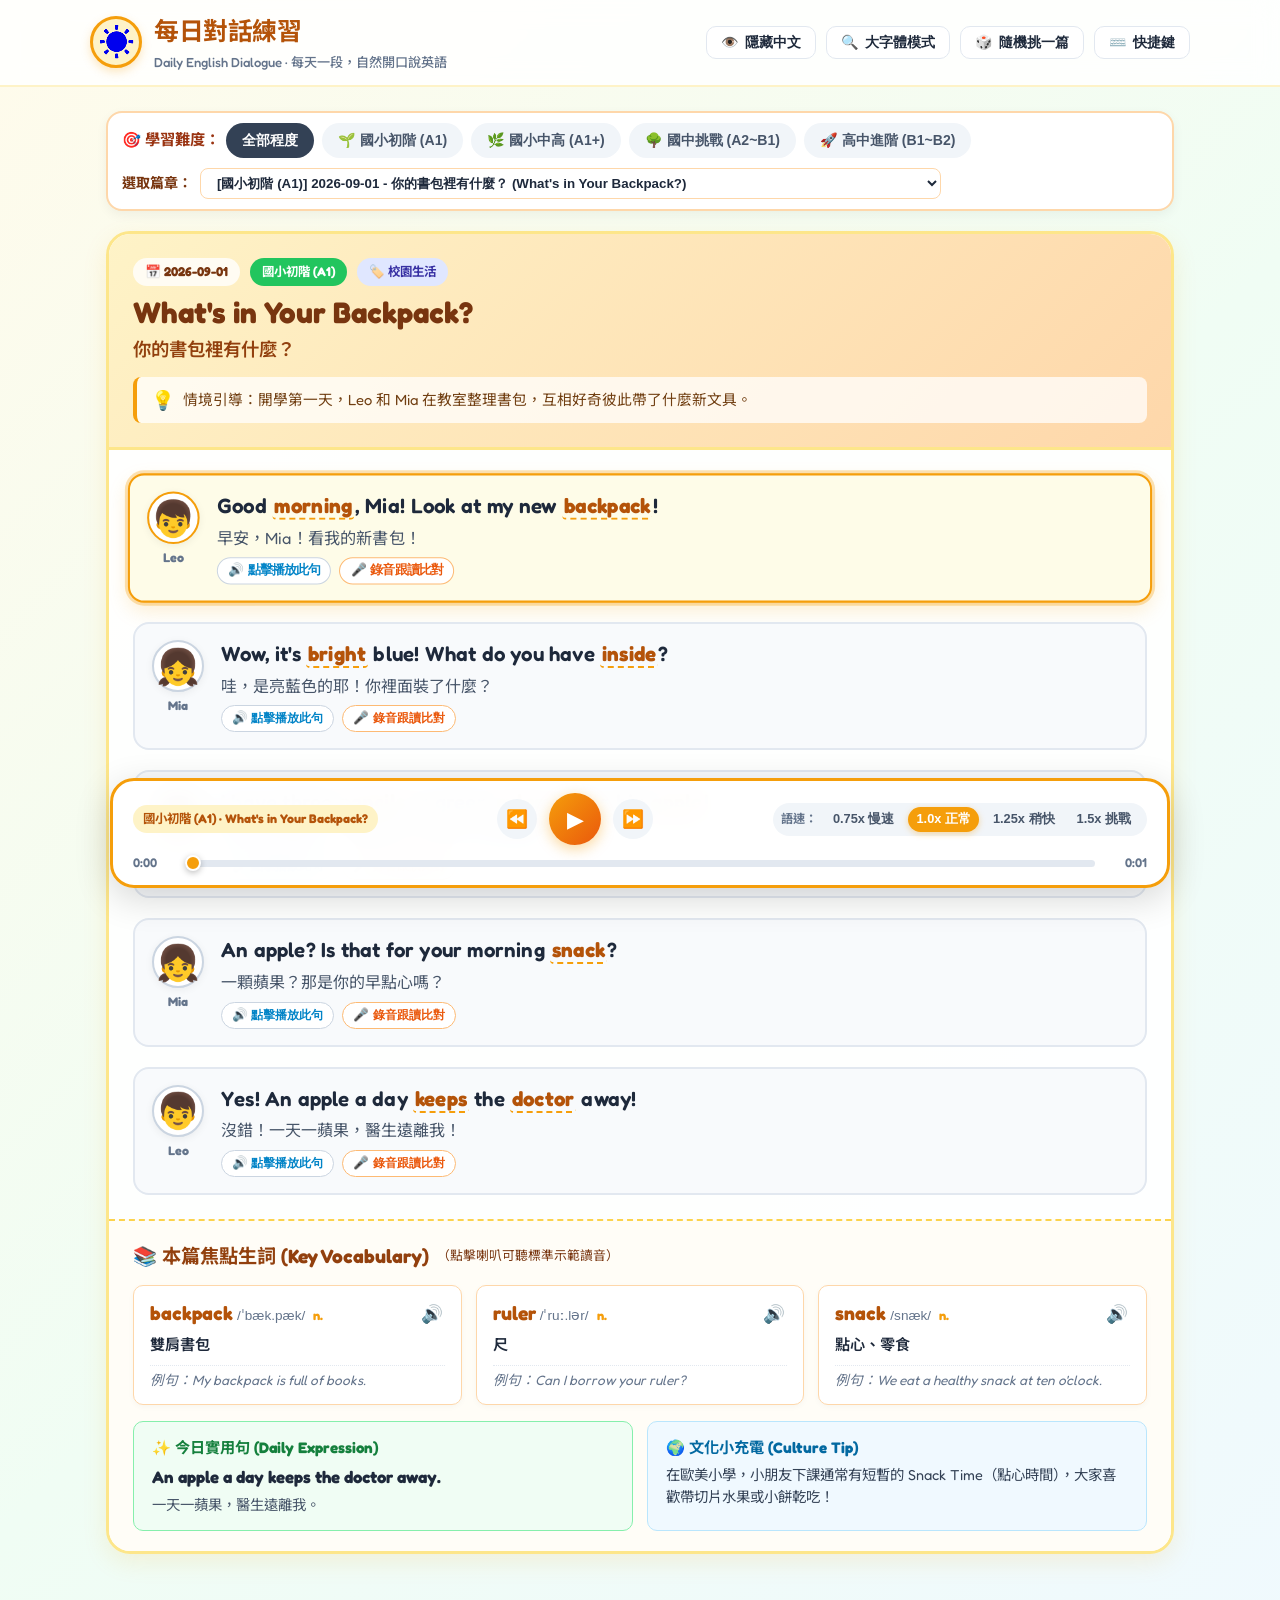
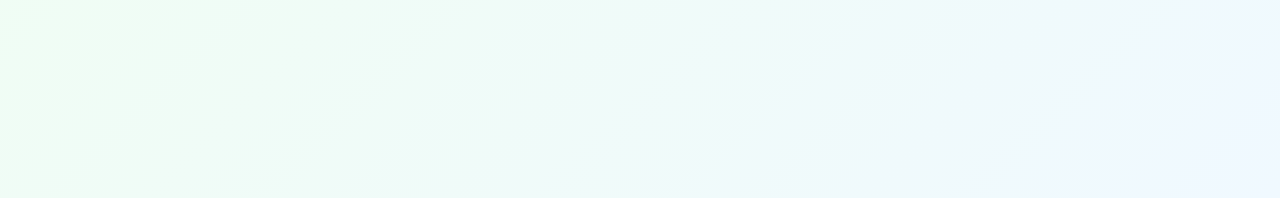
==== index.html @ 1548c505 "feat: 每日對話練習平台正式發佈版 (支援變速播放、分級生活對話與錄音對比)" ====
<!DOCTYPE html>
<html lang="zh-Hant-TW">
<head>
  <meta charset="UTF-8">
  <meta name="viewport" content="width=device-width, initial-scale=1.0">
  <title>每日對話練習 - Daily English Dialogue | 校園英語聽說練習平台</title>
  <meta name="description" content="專為國小、國中至高中學生設計的每日生活化英語對話練習平台，具備變速朗讀、單句跟讀與錄音自我對照功能。">
  <link rel="stylesheet" href="css/style.css">
  <link rel="icon" href="data:image/svg+xml,<svg xmlns=%22http://www.w3.org/2000/svg%22 viewBox=%220 0 100 100%22><text y=%22.9em%22 font-size=%2290%22>🌟</text></svg>">
</head>
<body>

  <!-- 頂部品牌與工具導覽列 -->
  <header class="site-header">
    <div class="header-container">
      <a href="#" class="brand-logo">
        <div class="logo-badge">☀️</div>
        <div class="brand-title">
          <h1>每日對話練習</h1>
          <p>Daily English Dialogue · 每天一段，自然開口說英語</p>
        </div>
      </a>

      <!-- 快速學習輔助工具 -->
      <div class="header-tools">
        <button id="toggle-zh-btn" class="tool-btn" title="切換中英對照或純英文聽力模式 (快捷鍵: H)">
          👁️ <span>隱藏中文</span>
        </button>
        <button id="toggle-font-btn" class="tool-btn" title="切換適合電子白板與教室投影的大字體模式">
          🔍 <span>大字體模式</span>
        </button>
        <button id="random-btn" class="tool-btn" title="隨機抽一篇生活對話">
          🎲 <span>隨機挑一篇</span>
        </button>
        <button id="shortcuts-help-btn" class="tool-btn" title="查看教室/自學鍵盤快捷鍵" onclick="document.getElementById('shortcuts-modal').classList.toggle('hidden')">
          ⌨️ <span>快捷鍵</span>
        </button>
      </div>
    </div>
  </header>

  <!-- 主內容區 -->
  <main class="main-wrapper">

    <!-- 程度切換與文章快速選單 -->
    <div class="level-bar">
      <div class="level-bar-label">
        <span>🎯 學習難度：</span>
        <div class="level-pills">
          <button class="level-pill active" data-level="all">全部程度</button>
          <button class="level-pill" data-level="elementary_basic">🌱 國小初階 (A1)</button>
          <button class="level-pill" data-level="elementary_adv">🌿 國小中高 (A1+)</button>
          <button class="level-pill" data-level="junior">🌳 國中挑戰 (A2~B1)</button>
          <button class="level-pill" data-level="senior">🚀 高中進階 (B1~B2)</button>
        </div>
      </div>

      <div style="display: flex; align-items: center; gap: 8px;">
        <label for="dialogue-select-dropdown" style="font-size: 0.88rem; font-weight: 700; color: #78350f;">選取篇章：</label>
        <select id="dialogue-select-dropdown" style="padding: 6px 12px; border-radius: 8px; border: 1.5px solid #fed7aa; background: #fff; font-weight: 600; color: #1e293b; outline: none; cursor: pointer;">
          <!-- JS 動態生成選項 -->
        </select>
      </div>
    </div>

    <!-- 對話主卡片 -->
    <article class="dialogue-main-card">

      <!-- 對話頂部英雄看板 -->
      <section class="dialogue-hero">
        <div class="topic-meta">
          <span id="dialogue-date-badge" class="badge-date">📅 2026-09-01</span>
          <span id="dialogue-level-badge" class="badge-tag">國小初階</span>
          <span id="dialogue-category-badge" class="badge-tag" style="background: #e0e7ff; color: #3730a3;">校園生活</span>
        </div>
        <h2 id="topic-title-en" class="topic-title-en">What's in Your Backpack?</h2>
        <h3 id="topic-title-zh" class="topic-title-zh">你的書包裡有什麼？</h3>
        <div class="situation-box">
          <span style="font-size: 1.2rem;">💡</span>
          <span id="situation-text">開學第一天，Leo 和 Mia 在教室整理書包，互相好奇彼此帶了什麼新文具。</span>
        </div>
      </section>

      <!-- 角色對話氣泡區 -->
      <section class="dialogue-container" id="dialogue-bubbles-container">
        <!-- JS 動態載入對話氣泡 -->
      </section>

      <!-- 單字卡片區 (Vocabulary Section) -->
      <section class="extra-section" id="vocab-section">
        <h4 class="section-title">
          <span>📚 本篇焦點生詞 (Key Vocabulary)</span>
          <span style="font-size: 0.8rem; font-weight: normal; color: #78350f;">（點擊喇叭可聽標準示範讀音）</span>
        </h4>
        <div class="vocab-grid" id="vocab-grid-container">
          <!-- JS 動態生成單字卡 -->
        </div>

        <!-- 今日金句與文化小撇步 -->
        <div class="tips-grid">
          <div class="tip-card phrase-card">
            <div style="font-weight: 700; color: #15803d; margin-bottom: 4px; font-size: 0.95rem;">
              ✨ 今日實用句 (Daily Expression)
            </div>
            <div id="phrase-en" style="font-size: 1.05rem; font-weight: 700; color: #1e293b;">An apple a day keeps the doctor away.</div>
            <div id="phrase-zh" style="font-size: 0.9rem; color: #475569; margin-top: 2px;">一天一蘋果，醫生遠離我。</div>
          </div>

          <div class="tip-card culture-card">
            <div style="font-weight: 700; color: #0369a1; margin-bottom: 4px; font-size: 0.95rem;">
              🌍 文化小充電 (Culture Tip)
            </div>
            <div id="culture-text" style="font-size: 0.9rem; color: #334155; line-height: 1.5;">
              在歐美學校，小朋友下課通常有短暫的 Snack Time（點心時間），大家喜歡帶切片蘋果、小餅乾或起司條到學校吃喔！
            </div>
          </div>
        </div>
      </section>

    </article>

  </main>

  <!-- 底部懸浮智慧雙語音訊播放器 -->
  <aside class="fixed-player-bar" aria-label="英語對話播放器">
    <div class="player-main-row">
      <!-- 正在播放資訊 -->
      <div class="player-left-info">
        <span class="current-playing-badge" id="player-dialogue-title">國小初階 · What's in Your Backpack?</span>
      </div>

      <!-- 控制按鈕群組 -->
      <div class="player-controls">
        <button id="rewind-btn" class="control-btn" title="倒退 5 秒" aria-label="倒退 5 秒">
          ⏪
        </button>
        <button id="main-play-btn" class="control-btn main-play" title="播放 / 暫停" aria-label="播放或暫停">
          <span id="play-icon">▶</span>
          <span id="pause-icon" class="hidden">⏸</span>
        </button>
        <button id="forward-btn" class="control-btn" title="快轉 5 秒" aria-label="快轉 5 秒">
          ⏩
        </button>
      </div>

      <!-- 語速切換核心控制 (Speed Switcher) -->
      <div class="speed-selector-group" title="選擇朗讀速度">
        <span class="speed-label">語速：</span>
        <button class="speed-btn" data-speed="0.75">0.75x 慢速</button>
        <button class="speed-btn active" data-speed="1.0">1.0x 正常</button>
        <button class="speed-btn" data-speed="1.25">1.25x 稍快</button>
        <button class="speed-btn" data-speed="1.5">1.5x 挑戰</button>
      </div>
    </div>

    <!-- 播放進度條 -->
    <div class="player-progress-row">
      <span class="time-text" id="current-time">0:00</span>
      <input type="range" id="audio-progress" class="progress-slider" min="0" max="100" value="0" step="0.1" aria-label="音訊進度條">
      <span class="time-text right" id="duration-time">0:00</span>
    </div>
  </aside>

  <!-- 學生自主錄音跟讀對比彈窗 (Modal) -->
  <div id="record-modal" class="modal-overlay hidden">
    <div class="modal-content">
      <div style="display: flex; justify-content: space-between; align-items: center; margin-bottom: 16px;">
        <h3 style="color: #b45309; font-size: 1.3rem;">🎙️ 說說看！跟讀發音挑戰</h3>
        <button id="close-record-modal" style="background: none; border: none; font-size: 1.4rem; cursor: pointer; color: #94a3b8;">✕</button>
      </div>

      <div style="background: #f8fafc; padding: 16px; border-radius: 12px; margin-bottom: 16px; border: 1.5px solid #e2e8f0; text-align: left;">
        <div id="modal-sentence-en" style="font-size: 1.25rem; font-weight: 700; color: #1e293b; margin-bottom: 6px;"></div>
        <div id="modal-sentence-zh" style="font-size: 0.95rem; color: #64748b;"></div>
      </div>

      <div style="display: flex; justify-content: center; gap: 12px; margin-bottom: 16px;">
        <button onclick="window.playModalOriginalSentence()" style="padding: 8px 16px; background: #0284c7; color: #fff; border: none; border-radius: 999px; font-weight: 700; cursor: pointer;">
          🔊 聽聽標準母語發音
        </button>
        <button id="record-action-btn" style="padding: 8px 16px; background: #10b981; color: #fff; border: none; border-radius: 999px; font-weight: 700; cursor: pointer;">
          🎙️ 開始錄音
        </button>
      </div>

      <p id="record-status-text" style="font-size: 0.9rem; color: #78350f; font-weight: 600; min-height: 24px;">
        準備好了嗎？點擊「開始錄音」並大聲跟讀！
      </p>

      <button id="play-user-recording-btn" class="hidden" style="margin-top: 12px; padding: 8px 18px; background: #f59e0b; color: #fff; border: none; border-radius: 999px; font-weight: 700; cursor: pointer;">
        🎧 播放我剛錄的聲音
      </button>
    </div>
  </div>

  <!-- 課堂與自主學習快捷鍵說明彈窗 (Shortcuts Modal) -->
  <div id="shortcuts-modal" class="modal-overlay hidden" onclick="if(event.target === this) this.classList.add('hidden')">
    <div class="modal-content" style="text-align: left; max-width: 440px;">
      <div style="display: flex; justify-content: space-between; align-items: center; margin-bottom: 14px;">
        <h3 style="color: #b45309; font-size: 1.25rem;">⌨️ 鍵盤操作快捷鍵指南</h3>
        <button onclick="document.getElementById('shortcuts-modal').classList.add('hidden')" style="background: none; border: none; font-size: 1.4rem; cursor: pointer; color: #94a3b8;">✕</button>
      </div>
      <p style="font-size: 0.88rem; color: #64748b; margin-bottom: 12px;">專為教室電子白板教學與桌機自學設計，動動手指即可流暢操控：</p>
      <ul style="list-style: none; display: flex; flex-direction: column; gap: 8px; font-size: 0.92rem; color: #1e293b;">
        <li style="display: flex; justify-content: space-between; padding: 6px 10px; background: #f8fafc; border-radius: 6px;">
          <span><kbd style="background: #e2e8f0; padding: 2px 6px; border-radius: 4px; font-family: monospace;">空白鍵 Space</kbd></span>
          <strong>播放 / 暫停</strong>
        </li>
        <li style="display: flex; justify-content: space-between; padding: 6px 10px; background: #f8fafc; border-radius: 6px;">
          <span><kbd style="background: #e2e8f0; padding: 2px 6px; border-radius: 4px; font-family: monospace;">←</kbd> / <kbd style="background: #e2e8f0; padding: 2px 6px; border-radius: 4px; font-family: monospace;">→</kbd></span>
          <strong>倒退 5 秒 / 快進 5 秒</strong>
        </li>
        <li style="display: flex; justify-content: space-between; padding: 6px 10px; background: #f8fafc; border-radius: 6px;">
          <span><kbd style="background: #e2e8f0; padding: 2px 6px; border-radius: 4px; font-family: monospace;">1</kbd> ~ <kbd style="background: #e2e8f0; padding: 2px 6px; border-radius: 4px; font-family: monospace;">4</kbd></span>
          <strong>切換語速 (0.75x ~ 1.5x)</strong>
        </li>
        <li style="display: flex; justify-content: space-between; padding: 6px 10px; background: #f8fafc; border-radius: 6px;">
          <span><kbd style="background: #e2e8f0; padding: 2px 6px; border-radius: 4px; font-family: monospace;">H</kbd></span>
          <strong>切換隱藏中文 (英聽挑戰)</strong>
        </li>
      </ul>
      <div style="text-align: center; margin-top: 16px;">
        <button onclick="document.getElementById('shortcuts-modal').classList.add('hidden')" style="padding: 6px 20px; background: #f59e0b; color: #fff; border: none; border-radius: 999px; font-weight: 700; cursor: pointer;">
          我知道了
        </button>
      </div>
    </div>
  </div>

  <!-- 載入核心腳本 -->
  <script src="js/data.js"></script>
  <script src="js/player.js"></script>
  <script src="js/app.js"></script>
</body>
</html>
---- css/style.css ----
/* 每日對話練習 - 活潑童趣且親切的主題樣式表 */
@import url('https://fonts.googleapis.com/css2?family=Fredoka:wght@400;500;600;700&family=Noto+Sans+TC:wght@400;500;700;900&display=swap');

:root {
  --primary: #f59e0b;        /* 陽光暖黃 */
  --primary-hover: #d97706;
  --primary-light: #fef3c7;
  --secondary: #10b981;      /* 活潑薄荷綠 */
  --secondary-light: #d1fae5;
  --accent-blue: #0ea5e9;    /* 晴空藍 */
  --accent-pink: #f43f5e;    /* 活力粉 */
  --accent-purple: #8b5cf6;  /* 奇幻紫 */
  --bg-gradient: linear-gradient(135deg, #fffbeb 0%, #f0fdf4 50%, #f0f9ff 100%);
  --card-bg: rgba(255, 255, 255, 0.94);
  --text-main: #1e293b;
  --text-muted: #64748b;
  --bubble-left-bg: #f8fafc;
  --bubble-right-bg: #eff6ff;
  --radius-lg: 24px;
  --radius-md: 16px;
  --radius-sm: 10px;
  --shadow-sm: 0 4px 12px rgba(0, 0, 0, 0.05);
  --shadow-md: 0 8px 24px rgba(245, 158, 11, 0.12);
  --shadow-hover: 0 12px 32px rgba(245, 158, 11, 0.22);
}

* {
  box-sizing: border-box;
  margin: 0;
  padding: 0;
  -webkit-tap-highlight-color: transparent;
}

body {
  font-family: 'Fredoka', 'Noto Sans TC', -apple-system, BlinkMacSystemFont, "Segoe UI", Roboto, sans-serif;
  background: var(--bg-gradient);
  color: var(--text-main);
  min-height: 100vh;
  padding-bottom: 220px; /* 預留底部播放器充足安全高度，避免任何內容被遮擋 */
  line-height: 1.6;
}

/* 頂部導覽列 */
.site-header {
  background: rgba(255, 255, 255, 0.85);
  backdrop-filter: blur(12px);
  border-bottom: 2px solid #fef3c7;
  position: sticky;
  top: 0;
  z-index: 50;
  padding: 12px 20px;
}

.header-container {
  max-width: 1100px;
  margin: 0 auto;
  display: flex;
  justify-content: space-between;
  align-items: center;
  flex-wrap: wrap;
  gap: 12px;
}

.brand-logo {
  display: flex;
  align-items: center;
  gap: 12px;
  text-decoration: none;
}

.logo-badge {
  font-size: 2.2rem;
  background: var(--primary-light);
  width: 52px;
  height: 52px;
  display: flex;
  align-items: center;
  justify-content: center;
  border-radius: 50%;
  border: 3px solid var(--primary);
  box-shadow: 0 4px 10px rgba(245, 158, 11, 0.25);
  animation: bounceSlow 3s infinite ease-in-out;
}

@keyframes bounceSlow {
  0%, 100% { transform: translateY(0); }
  50% { transform: translateY(-4px); }
}

.brand-title h1 {
  font-size: 1.55rem;
  font-weight: 700;
  color: #b45309;
  letter-spacing: -0.5px;
}

.brand-title p {
  font-size: 0.82rem;
  color: var(--text-muted);
  font-weight: 500;
}

.header-tools {
  display: flex;
  align-items: center;
  gap: 10px;
}

.tool-btn {
  background: #fff;
  border: 1.5px solid #e2e8f0;
  border-radius: var(--radius-sm);
  padding: 6px 14px;
  font-size: 0.88rem;
  font-weight: 600;
  cursor: pointer;
  display: flex;
  align-items: center;
  gap: 6px;
  transition: all 0.2s ease;
  color: var(--text-main);
}

.tool-btn:hover {
  background: var(--primary-light);
  border-color: var(--primary);
  transform: translateY(-1px);
}

.tool-btn.active {
  background: var(--primary);
  color: #fff;
  border-color: var(--primary);
}

/* 主內容區容器 */
.main-wrapper {
  max-width: 1100px;
  margin: 24px auto;
  padding: 0 16px;
}

/* 程度分類選擇器 */
.level-bar {
  background: #ffffff;
  border-radius: var(--radius-md);
  padding: 10px 14px;
  box-shadow: var(--shadow-sm);
  border: 2px solid #fed7aa;
  display: flex;
  align-items: center;
  justify-content: space-between;
  margin-bottom: 20px;
  flex-wrap: wrap;
  gap: 10px;
}

.level-bar-label {
  font-weight: 700;
  color: #9a3412;
  font-size: 0.95rem;
  display: flex;
  align-items: center;
  gap: 6px;
}

.level-pills {
  display: flex;
  gap: 8px;
  flex-wrap: wrap;
}

.level-pill {
  border: none;
  background: #f1f5f9;
  padding: 8px 16px;
  border-radius: 9999px;
  font-size: 0.88rem;
  font-weight: 700;
  color: #475569;
  cursor: pointer;
  transition: all 0.2s ease;
  display: flex;
  align-items: center;
  gap: 6px;
}

.level-pill:hover {
  transform: scale(1.04);
}

.level-pill.active[data-level="all"] {
  background: #334155;
  color: #fff;
}

.level-pill.active[data-level="elementary_basic"] {
  background: #22c55e;
  color: #fff;
  box-shadow: 0 4px 12px rgba(34, 197, 94, 0.35);
}

.level-pill.active[data-level="elementary_adv"] {
  background: #0284c7;
  color: #fff;
  box-shadow: 0 4px 12px rgba(2, 132, 199, 0.35);
}

.level-pill.active[data-level="junior"] {
  background: #d97706;
  color: #fff;
  box-shadow: 0 4px 12px rgba(217, 119, 6, 0.35);
}

.level-pill.active[data-level="senior"] {
  background: #e11d48;
  color: #fff;
  box-shadow: 0 4px 12px rgba(225, 29, 72, 0.35);
}

/* 主卡片主體 */
.dialogue-main-card {
  background: var(--card-bg);
  border-radius: var(--radius-lg);
  box-shadow: var(--shadow-md);
  border: 3px solid #fde68a;
  overflow: hidden;
  position: relative;
}

/* 對話頂部看板 */
.dialogue-hero {
  background: linear-gradient(135deg, #fef3c7 0%, #fed7aa 100%);
  padding: 24px;
  border-bottom: 3px solid #fde68a;
  position: relative;
}

.topic-meta {
  display: flex;
  align-items: center;
  gap: 10px;
  flex-wrap: wrap;
  margin-bottom: 8px;
}

.badge-tag {
  display: inline-block;
  padding: 4px 12px;
  border-radius: 999px;
  font-size: 0.78rem;
  font-weight: 700;
  text-transform: uppercase;
}

.badge-date {
  background: rgba(255, 255, 255, 0.8);
  color: #78350f;
  font-weight: 700;
  padding: 4px 12px;
  border-radius: 999px;
  font-size: 0.8rem;
}

.topic-title-en {
  font-size: 1.85rem;
  font-weight: 700;
  color: #78350f;
  margin-bottom: 4px;
  line-height: 1.25;
}

.topic-title-zh {
  font-size: 1.15rem;
  font-weight: 600;
  color: #92400e;
  margin-bottom: 12px;
}

.situation-box {
  background: rgba(255, 255, 255, 0.75);
  border-left: 4px solid var(--primary);
  border-radius: 8px;
  padding: 8px 14px;
  font-size: 0.92rem;
  color: #713f12;
  display: flex;
  align-items: center;
  gap: 8px;
}

/* 對話區域 */
.dialogue-container {
  padding: 24px;
  display: flex;
  flex-direction: column;
  gap: 20px;
}

/* 句子氣泡卡片 */
.sentence-bubble {
  display: flex;
  gap: 16px;
  align-items: flex-start;
  padding: 16px;
  border-radius: var(--radius-md);
  background: var(--bubble-left-bg);
  border: 2px solid #e2e8f0;
  transition: all 0.25s cubic-bezier(0.4, 0, 0.2, 1);
  cursor: pointer;
  position: relative;
  scroll-margin-top: 110px;    /* 避開頂部導覽列 */
  scroll-margin-bottom: 200px; /* 避開底部懸浮播放器 */
}

.sentence-bubble:hover {
  border-color: #f59e0b;
  transform: translateY(-2px);
  box-shadow: 0 6px 18px rgba(245, 158, 11, 0.12);
}

.sentence-bubble.active-reading {
  background: #fefce8;
  border-color: #f59e0b;
  box-shadow: 0 0 0 3px rgba(245, 158, 11, 0.3), 0 8px 20px rgba(245, 158, 11, 0.18);
  transform: scale(1.01);
}

.speaker-avatar-wrap {
  display: flex;
  flex-direction: column;
  align-items: center;
  gap: 4px;
  min-width: 54px;
}

.speaker-avatar {
  font-size: 2.2rem;
  width: 52px;
  height: 52px;
  background: #fff;
  border-radius: 50%;
  border: 2px solid #cbd5e1;
  display: flex;
  align-items: center;
  justify-content: center;
  box-shadow: 0 2px 8px rgba(0,0,0,0.06);
}

.sentence-bubble.active-reading .speaker-avatar {
  border-color: #f59e0b;
  animation: pulseAvatar 1.5s infinite;
}

@keyframes pulseAvatar {
  0% { box-shadow: 0 0 0 0 rgba(245, 158, 11, 0.4); }
  70% { box-shadow: 0 0 0 10px rgba(245, 158, 11, 0); }
  100% { box-shadow: 0 0 0 0 rgba(245, 158, 11, 0); }
}

.speaker-name {
  font-size: 0.78rem;
  font-weight: 700;
  color: #64748b;
}

.sentence-content {
  flex: 1;
}

.sentence-en {
  font-size: 1.28rem;
  font-weight: 600;
  color: #1e293b;
  margin-bottom: 6px;
  line-height: 1.4;
  letter-spacing: 0.2px;
}

.sentence-zh {
  font-size: 1rem;
  color: #475569;
  line-height: 1.4;
  transition: opacity 0.2s ease;
}

.sentence-actions {
  display: flex;
  align-items: center;
  gap: 8px;
  margin-top: 8px;
}

.btn-speak-sentence {
  background: #fff;
  border: 1px solid #cbd5e1;
  border-radius: 20px;
  padding: 4px 10px;
  font-size: 0.78rem;
  font-weight: 600;
  color: #0284c7;
  cursor: pointer;
  display: inline-flex;
  align-items: center;
  gap: 4px;
  transition: all 0.15s ease;
}

.btn-speak-sentence:hover {
  background: #e0f2fe;
  border-color: #0284c7;
}

/* 高中/大字體模式 */
body.large-font .sentence-en {
  font-size: 1.6rem;
}
body.large-font .sentence-zh {
  font-size: 1.25rem;
}

/* 生詞關鍵字點擊與懸停效果 */
.inline-keyword {
  border-bottom: 2.5px dashed #f59e0b;
  color: #b45309;
  font-weight: 700;
  cursor: pointer;
  padding: 0 2px;
  border-radius: 4px;
  transition: all 0.2s ease;
}

.inline-keyword:hover {
  background: #fef3c7;
  color: #d97706;
  border-bottom-style: solid;
}

/* 偷看中文按鈕控制 */
.btn-peek-zh {
  display: none;
  color: #059669 !important;
  border-color: #a7f3d0 !important;
  background: #ecfdf5 !important;
}

body.hide-zh .btn-peek-zh {
  display: inline-flex;
}

/* 隱藏中/英文模式控制與單句翻牌查看 */
body.hide-zh .sentence-zh {
  display: none;
}

body.hide-zh .sentence-zh.force-show {
  display: block !important;
  color: #059669;
  background: #f0fdf4;
  padding: 4px 8px;
  border-radius: 6px;
  margin-top: 4px;
  animation: fadeInZh 0.25s ease-out;
  border-left: 3px solid #10b981;
}

@keyframes fadeInZh {
  from { opacity: 0; transform: translateY(-4px); }
  to { opacity: 1; transform: translateY(0); }
}

body.hide-en .sentence-en {
  display: none;
}

/* 單字卡片區 (Vocabulary Section) */
.extra-section {
  padding: 20px 24px;
  border-top: 2px dashed #fcd34d;
  background: #fffdf7;
}

.section-title {
  font-size: 1.2rem;
  font-weight: 700;
  color: #92400e;
  margin-bottom: 14px;
  display: flex;
  align-items: center;
  gap: 8px;
}

.vocab-grid {
  display: grid;
  grid-template-columns: repeat(auto-fill, minmax(280px, 1fr));
  gap: 14px;
}

.vocab-card {
  background: #ffffff;
  border: 1.5px solid #fed7aa;
  border-radius: var(--radius-sm);
  padding: 12px 16px;
  box-shadow: 0 2px 6px rgba(0,0,0,0.03);
  display: flex;
  flex-direction: column;
  gap: 4px;
  transition: transform 0.2s;
}

.vocab-card:hover {
  transform: translateY(-2px);
  border-color: #f59e0b;
}

.vocab-header {
  display: flex;
  align-items: baseline;
  justify-content: space-between;
}

.vocab-word {
  font-size: 1.2rem;
  font-weight: 700;
  color: #b45309;
}

.vocab-phonetic {
  font-size: 0.85rem;
  color: #64748b;
  font-family: Arial, sans-serif;
}

.vocab-speaker-btn {
  background: none;
  border: none;
  font-size: 1.1rem;
  cursor: pointer;
  color: #f59e0b;
  padding: 2px;
}

.vocab-meaning {
  font-size: 0.95rem;
  font-weight: 600;
  color: #1e293b;
}

.vocab-example {
  font-size: 0.85rem;
  color: #64748b;
  font-style: italic;
  margin-top: 4px;
  border-top: 1px dotted #e2e8f0;
  padding-top: 4px;
}

/* 今日金句與文化小撇步 */
.tips-grid {
  display: grid;
  grid-template-columns: repeat(auto-fit, minmax(300px, 1fr));
  gap: 14px;
  margin-top: 16px;
}

.tip-card {
  background: #ffffff;
  border-radius: var(--radius-sm);
  padding: 14px 18px;
  border: 1.5px solid #cbd5e1;
}

.tip-card.phrase-card {
  border-color: #86efac;
  background: #f0fdf4;
}

.tip-card.culture-card {
  border-color: #bae6fd;
  background: #f0f9ff;
}

/* 底部浮動播放器 (Sticky Audio Player) */
.fixed-player-bar {
  position: fixed;
  bottom: 12px;
  left: 50%;
  transform: translateX(-50%);
  width: calc(100% - 24px);
  max-width: 1060px;
  background: rgba(255, 255, 255, 0.96);
  backdrop-filter: blur(16px);
  border-radius: var(--radius-lg);
  border: 3px solid #f59e0b;
  box-shadow: 0 10px 36px rgba(0, 0, 0, 0.16);
  padding: 12px 20px;
  z-index: 100;
  display: flex;
  flex-direction: column;
  gap: 8px;
}

.player-main-row {
  display: flex;
  align-items: center;
  justify-content: space-between;
  gap: 16px;
  flex-wrap: wrap;
}

.player-left-info {
  display: flex;
  align-items: center;
  gap: 12px;
  min-width: 180px;
}

.current-playing-badge {
  background: var(--primary-light);
  color: #b45309;
  padding: 4px 10px;
  border-radius: 999px;
  font-size: 0.78rem;
  font-weight: 700;
  white-space: nowrap;
}

/* 播放核心按鈕群 */
.player-controls {
  display: flex;
  align-items: center;
  gap: 12px;
}

.control-btn {
  background: #f1f5f9;
  border: none;
  width: 40px;
  height: 40px;
  border-radius: 50%;
  font-size: 1.1rem;
  cursor: pointer;
  display: flex;
  align-items: center;
  justify-content: center;
  color: #334155;
  transition: all 0.2s ease;
}

.control-btn:hover {
  background: #e2e8f0;
  transform: scale(1.08);
}

.control-btn.main-play {
  background: linear-gradient(135deg, #f59e0b 0%, #ea580c 100%);
  color: #fff;
  width: 52px;
  height: 52px;
  font-size: 1.4rem;
  box-shadow: 0 4px 14px rgba(245, 158, 11, 0.4);
}

.control-btn.main-play:hover {
  transform: scale(1.12);
  box-shadow: 0 6px 18px rgba(245, 158, 11, 0.5);
}

.pulse-playing {
  animation: playPulse 2s infinite ease-in-out;
}

@keyframes playPulse {
  0%, 100% { transform: scale(1); }
  50% { transform: scale(1.08); }
}

/* 速度切換群組 (Speed Selector) */
.speed-selector-group {
  display: flex;
  align-items: center;
  gap: 6px;
  background: #f1f5f9;
  padding: 4px 8px;
  border-radius: 9999px;
}

.speed-label {
  font-size: 0.76rem;
  font-weight: 700;
  color: #64748b;
  margin-right: 2px;
}

.speed-btn {
  border: none;
  background: transparent;
  padding: 4px 8px;
  border-radius: 9999px;
  font-size: 0.8rem;
  font-weight: 700;
  color: #475569;
  cursor: pointer;
  transition: all 0.2s ease;
}

.speed-btn:hover {
  color: #f59e0b;
}

.speed-btn.active {
  background: #f59e0b;
  color: #ffffff;
  box-shadow: 0 2px 6px rgba(245, 158, 11, 0.35);
}

/* 音訊進度條 */
.player-progress-row {
  display: flex;
  align-items: center;
  gap: 12px;
  width: 100%;
}

.time-text {
  font-size: 0.78rem;
  font-weight: 600;
  color: #64748b;
  min-width: 40px;
}

.time-text.right {
  text-align: right;
}

.progress-slider {
  flex: 1;
  -webkit-appearance: none;
  height: 7px;
  border-radius: 999px;
  background: #e2e8f0;
  outline: none;
  cursor: pointer;
  transition: background 0.1s;
}

.progress-slider::-webkit-slider-thumb {
  -webkit-appearance: none;
  appearance: none;
  width: 16px;
  height: 16px;
  border-radius: 50%;
  background: #f59e0b;
  border: 2px solid #fff;
  box-shadow: 0 2px 6px rgba(0, 0, 0, 0.25);
  cursor: pointer;
}

/* 錄音對比專區 Modal */
.modal-overlay {
  position: fixed;
  top: 0;
  left: 0;
  right: 0;
  bottom: 0;
  background: rgba(15, 23, 42, 0.6);
  backdrop-filter: blur(6px);
  display: flex;
  align-items: center;
  justify-content: center;
  z-index: 1000;
  padding: 16px;
}

.modal-content {
  background: #fff;
  border-radius: var(--radius-lg);
  max-width: 500px;
  width: 100%;
  padding: 24px;
  border: 3px solid #f59e0b;
  box-shadow: 0 20px 40px rgba(0,0,0,0.2);
  text-align: center;
}

.hidden {
  display: none !important;
}

/* 響應式微調 */
@media (max-width: 768px) {
  .header-container {
    flex-direction: column;
    align-items: stretch;
  }
  .header-tools {
    justify-content: space-around;
  }
  .player-main-row {
    flex-direction: column;
    gap: 10px;
  }
  .player-left-info {
    width: 100%;
    justify-content: center;
  }
  .sentence-bubble {
    gap: 10px;
    padding: 12px;
  }
  .sentence-en {
    font-size: 1.1rem;
  }
  .topic-title-en {
    font-size: 1.4rem;
  }
}
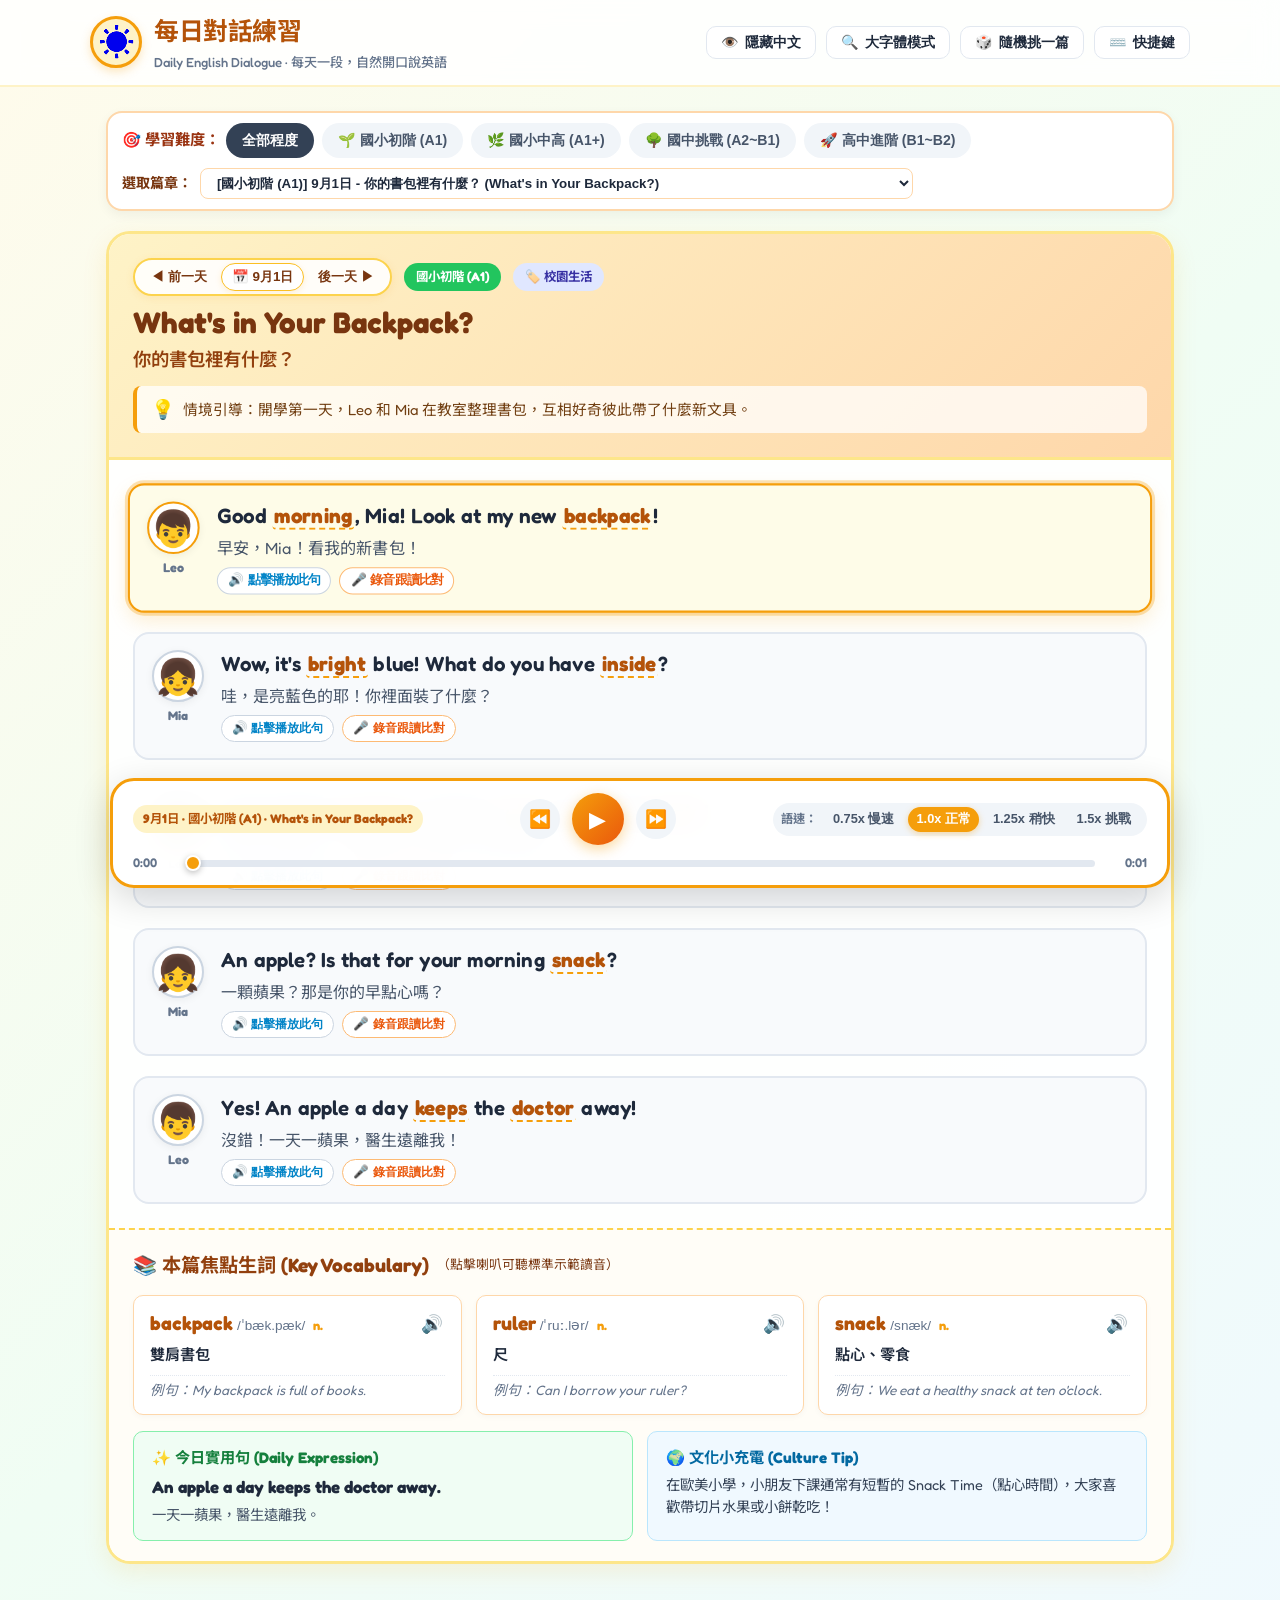
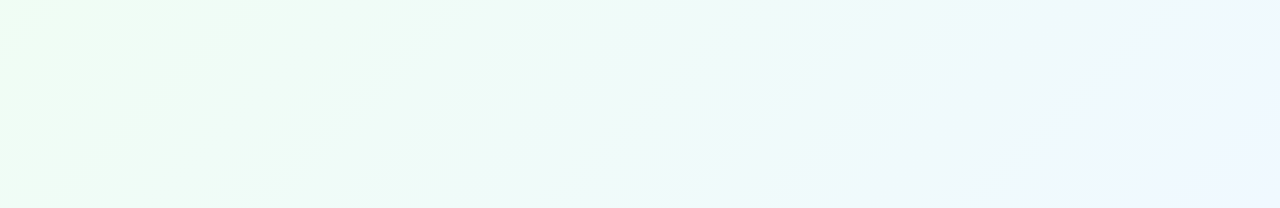
==== commit ed373e95: "feat: 移除年份改為月日(MM-DD)，支援自動定位今日對話與前/後一天365天閉環循環" ====
--- a/index.html
+++ b/index.html
@@ -69,7 +69,20 @@
       <!-- 對話頂部英雄看板 -->
       <section class="dialogue-hero">
         <div class="topic-meta">
-          <span id="dialogue-date-badge" class="badge-date">📅 2026-09-01</span>
+          <!-- 日期快速導覽群組 (前一天 / 今日 / 後一天) -->
+          <div class="date-nav-group">
+            <button id="prev-day-btn" class="nav-day-btn" title="切換至前一天的對話 (快捷鍵: [)">
+              ◀ 前一天
+            </button>
+            <button id="today-day-btn" class="nav-day-btn today-badge-btn" title="點擊回到今日對話">
+              <span id="dialogue-date-badge">📅 9月3日</span>
+              <span id="today-indicator" class="today-pill hidden">今日</span>
+            </button>
+            <button id="next-day-btn" class="nav-day-btn" title="切換至後一天的對話 (快捷鍵: ])">
+              後一天 ▶
+            </button>
+          </div>
+
           <span id="dialogue-level-badge" class="badge-tag">國小初階</span>
           <span id="dialogue-category-badge" class="badge-tag" style="background: #e0e7ff; color: #3730a3;">校園生活</span>
         </div>
@@ -215,6 +228,14 @@
           <strong>切換語速 (0.75x ~ 1.5x)</strong>
         </li>
         <li style="display: flex; justify-content: space-between; padding: 6px 10px; background: #f8fafc; border-radius: 6px;">
+          <span><kbd style="background: #e2e8f0; padding: 2px 6px; border-radius: 4px; font-family: monospace;">[</kbd> / <kbd style="background: #e2e8f0; padding: 2px 6px; border-radius: 4px; font-family: monospace;">]</kbd></span>
+          <strong>前一天 / 後一天</strong>
+        </li>
+        <li style="display: flex; justify-content: space-between; padding: 6px 10px; background: #f8fafc; border-radius: 6px;">
+          <span><kbd style="background: #e2e8f0; padding: 2px 6px; border-radius: 4px; font-family: monospace;">T</kbd></span>
+          <strong>回到今日對話</strong>
+        </li>
+        <li style="display: flex; justify-content: space-between; padding: 6px 10px; background: #f8fafc; border-radius: 6px;">
           <span><kbd style="background: #e2e8f0; padding: 2px 6px; border-radius: 4px; font-family: monospace;">H</kbd></span>
           <strong>切換隱藏中文 (英聽挑戰)</strong>
         </li>
--- a/css/style.css
+++ b/css/style.css
@@ -239,9 +239,64 @@
 .topic-meta {
   display: flex;
   align-items: center;
-  gap: 10px;
+  gap: 12px;
   flex-wrap: wrap;
   margin-bottom: 8px;
+}
+
+/* 日期導覽器 (前一天 / 今日 / 後一天) */
+.date-nav-group {
+  display: inline-flex;
+  align-items: center;
+  background: rgba(255, 255, 255, 0.9);
+  padding: 3px 6px;
+  border-radius: 999px;
+  border: 2px solid #fcd34d;
+  box-shadow: 0 2px 8px rgba(245, 158, 11, 0.12);
+  gap: 4px;
+}
+
+.nav-day-btn {
+  background: transparent;
+  border: none;
+  font-size: 0.84rem;
+  font-weight: 700;
+  color: #78350f;
+  padding: 4px 10px;
+  border-radius: 999px;
+  cursor: pointer;
+  display: inline-flex;
+  align-items: center;
+  gap: 6px;
+  transition: all 0.2s ease;
+}
+
+.nav-day-btn:hover {
+  background: #fef3c7;
+  color: #b45309;
+  transform: translateY(-1px);
+}
+
+.today-badge-btn {
+  background: #fff;
+  border: 1.5px solid #fbbf24;
+  box-shadow: 0 2px 6px rgba(245, 158, 11, 0.15);
+}
+
+.today-pill {
+  background: linear-gradient(135deg, #10b981 0%, #059669 100%);
+  color: #ffffff;
+  font-size: 0.72rem;
+  padding: 1px 7px;
+  border-radius: 999px;
+  font-weight: 800;
+  letter-spacing: 0.5px;
+  animation: pulseToday 2s infinite ease-in-out;
+}
+
+@keyframes pulseToday {
+  0%, 100% { opacity: 1; transform: scale(1); }
+  50% { opacity: 0.85; transform: scale(1.05); }
 }
 
 .badge-tag {
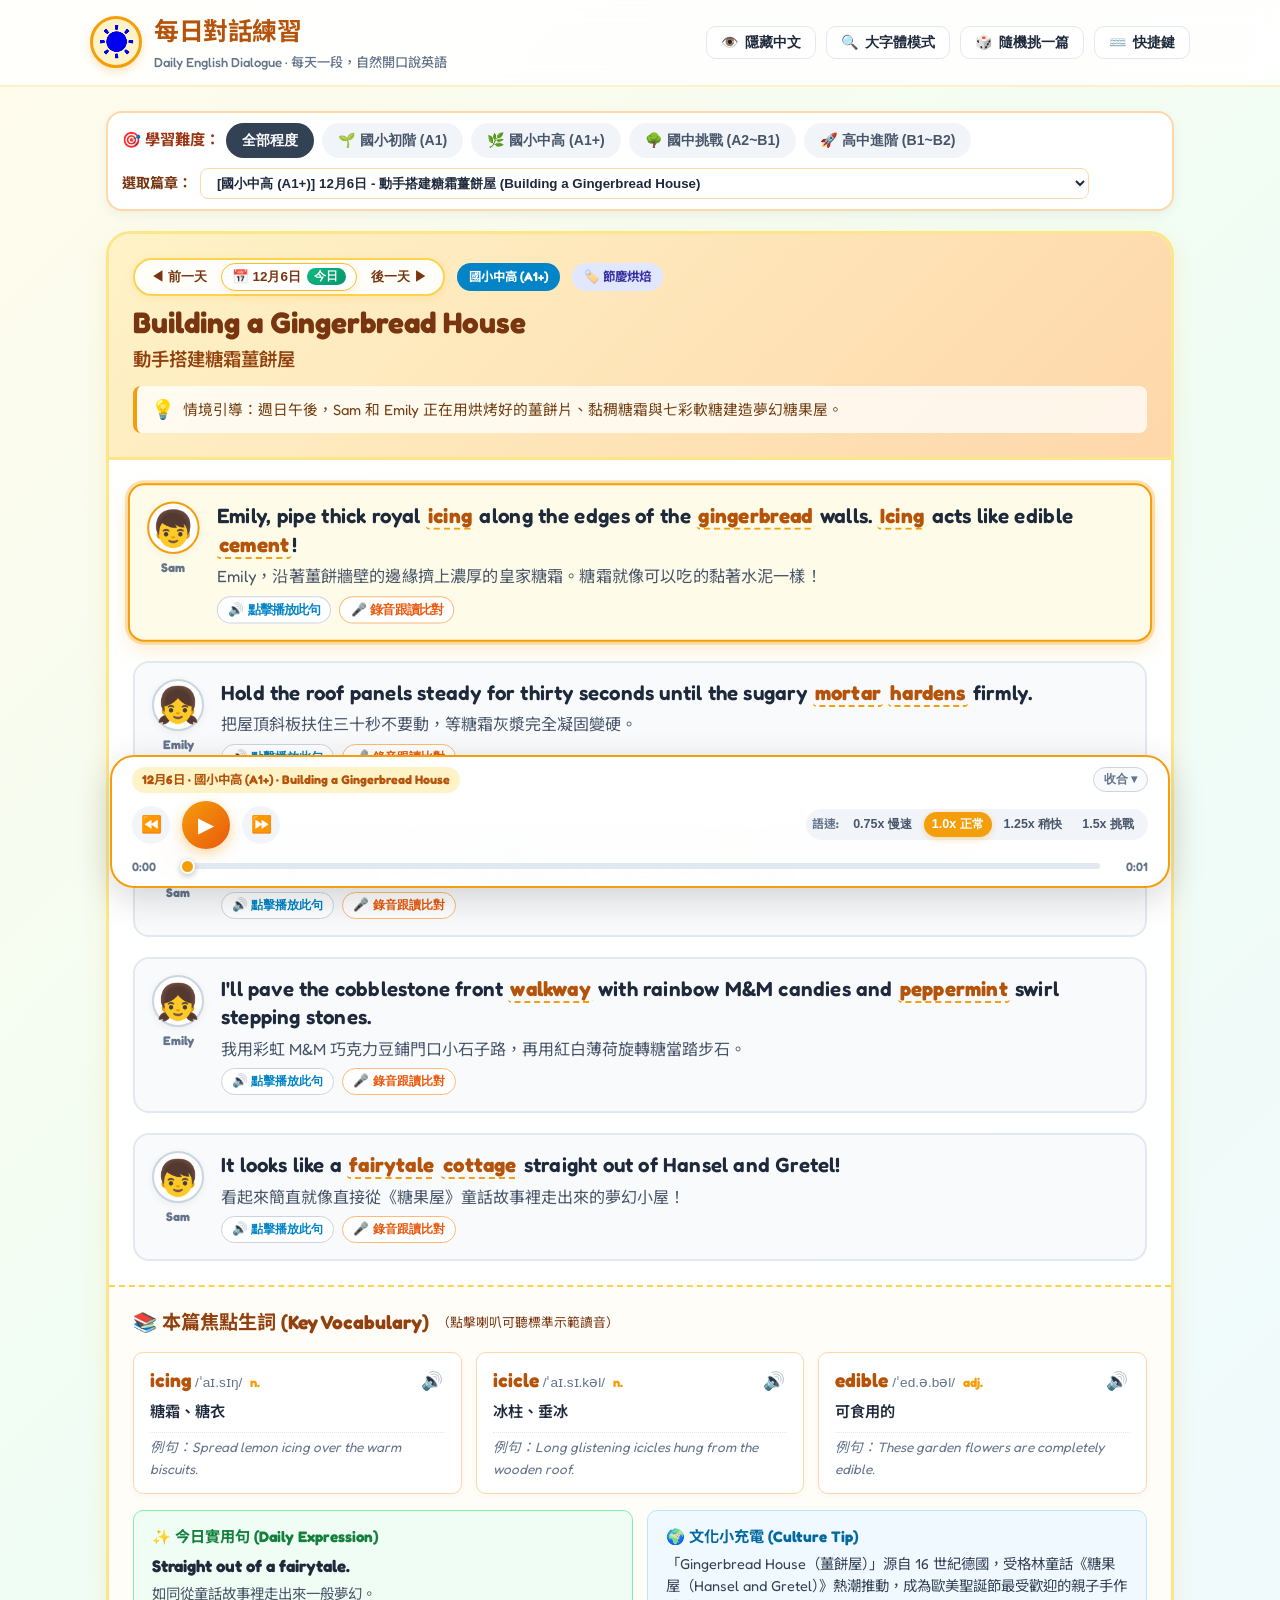
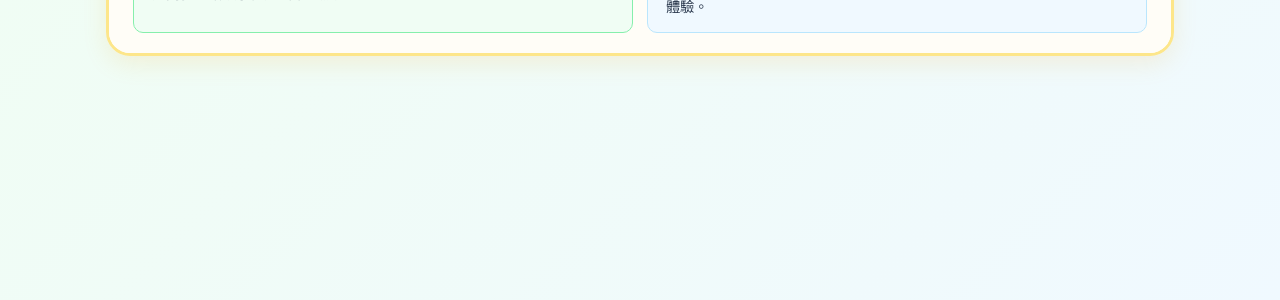
==== commit 261089ff: "fix: 重構手機端播放器排版，支援隨螢幕緊湊縮放、自適應寬度與一鍵最小化收合功能" ====
--- a/index.html
+++ b/index.html
@@ -135,13 +135,19 @@
   </main>
 
   <!-- 底部懸浮智慧雙語音訊播放器 -->
-  <aside class="fixed-player-bar" aria-label="英語對話播放器">
-    <div class="player-main-row">
-      <!-- 正在播放資訊 -->
+  <aside class="fixed-player-bar" id="fixed-player-bar" aria-label="英語對話播放器">
+    <!-- 播放器頂部標題與收合按鈕列 (手機上特別實用) -->
+    <div class="player-top-row">
       <div class="player-left-info">
         <span class="current-playing-badge" id="player-dialogue-title">國小初階 · What's in Your Backpack?</span>
       </div>
-
+      <button id="toggle-player-collapse-btn" class="player-collapse-btn" title="收合/展開播放器" aria-label="收合播放器">
+        <span class="collapse-icon">收合 ▾</span>
+      </button>
+    </div>
+
+    <!-- 播放器主要控制核心列 -->
+    <div class="player-main-row" id="player-main-controls">
       <!-- 控制按鈕群組 -->
       <div class="player-controls">
         <button id="rewind-btn" class="control-btn" title="倒退 5 秒" aria-label="倒退 5 秒">
@@ -158,11 +164,11 @@
 
       <!-- 語速切換核心控制 (Speed Switcher) -->
       <div class="speed-selector-group" title="選擇朗讀速度">
-        <span class="speed-label">語速：</span>
-        <button class="speed-btn" data-speed="0.75">0.75x 慢速</button>
-        <button class="speed-btn active" data-speed="1.0">1.0x 正常</button>
-        <button class="speed-btn" data-speed="1.25">1.25x 稍快</button>
-        <button class="speed-btn" data-speed="1.5">1.5x 挑戰</button>
+        <span class="speed-label">語速:</span>
+        <button class="speed-btn" data-speed="0.75">0.75x<span class="speed-desc"> 慢速</span></button>
+        <button class="speed-btn active" data-speed="1.0">1.0x<span class="speed-desc"> 正常</span></button>
+        <button class="speed-btn" data-speed="1.25">1.25x<span class="speed-desc"> 稍快</span></button>
+        <button class="speed-btn" data-speed="1.5">1.5x<span class="speed-desc"> 挑戰</span></button>
       </div>
     </div>
 
--- a/css/style.css
+++ b/css/style.css
@@ -646,38 +646,102 @@
   background: rgba(255, 255, 255, 0.96);
   backdrop-filter: blur(16px);
   border-radius: var(--radius-lg);
-  border: 3px solid #f59e0b;
+  border: 2.5px solid #f59e0b;
   box-shadow: 0 10px 36px rgba(0, 0, 0, 0.16);
-  padding: 12px 20px;
+  padding: 10px 20px;
   z-index: 100;
   display: flex;
   flex-direction: column;
   gap: 8px;
-}
-
-.player-main-row {
+  transition: all 0.3s cubic-bezier(0.4, 0, 0.2, 1);
+}
+
+/* 播放器頂部資訊列 (標題與收合按鈕) */
+.player-top-row {
   display: flex;
   align-items: center;
   justify-content: space-between;
-  gap: 16px;
-  flex-wrap: wrap;
+  width: 100%;
+  gap: 12px;
 }
 
 .player-left-info {
   display: flex;
   align-items: center;
-  gap: 12px;
-  min-width: 180px;
+  gap: 8px;
+  min-width: 0;
+  flex: 1;
+  overflow: hidden;
 }
 
 .current-playing-badge {
   background: var(--primary-light);
   color: #b45309;
-  padding: 4px 10px;
+  padding: 3px 10px;
   border-radius: 999px;
   font-size: 0.78rem;
   font-weight: 700;
   white-space: nowrap;
+  overflow: hidden;
+  text-overflow: ellipsis;
+  max-width: 100%;
+}
+
+.player-collapse-btn {
+  background: #f8fafc;
+  border: 1px solid #cbd5e1;
+  border-radius: 999px;
+  padding: 3px 10px;
+  font-size: 0.76rem;
+  font-weight: 700;
+  color: #64748b;
+  cursor: pointer;
+  display: inline-flex;
+  align-items: center;
+  gap: 4px;
+  flex-shrink: 0;
+  transition: all 0.2s ease;
+}
+
+.player-collapse-btn:hover {
+  background: #fef3c7;
+  color: #b45309;
+  border-color: #f59e0b;
+}
+
+/* 收合最小化狀態 (Minimized Mode) */
+.fixed-player-bar.is-collapsed {
+  padding: 6px 14px;
+  gap: 4px;
+  max-width: 500px;
+  border-radius: 999px;
+  box-shadow: 0 4px 20px rgba(0, 0, 0, 0.18);
+  border-color: #f59e0b;
+}
+
+.fixed-player-bar.is-collapsed .player-main-row {
+  display: none !important;
+}
+
+.fixed-player-bar.is-collapsed .player-top-row {
+  margin-bottom: 2px;
+}
+
+.fixed-player-bar.is-collapsed .current-playing-badge {
+  font-size: 0.72rem;
+  padding: 2px 8px;
+}
+
+.fixed-player-bar.is-collapsed .progress-slider {
+  height: 4px;
+}
+
+.player-main-row {
+  display: flex;
+  align-items: center;
+  justify-content: space-between;
+  gap: 16px;
+  width: 100%;
 }
 
 /* 播放核心按鈕群 */
@@ -690,10 +754,10 @@
 .control-btn {
   background: #f1f5f9;
   border: none;
-  width: 40px;
-  height: 40px;
+  width: 38px;
+  height: 38px;
   border-radius: 50%;
-  font-size: 1.1rem;
+  font-size: 1.05rem;
   cursor: pointer;
   display: flex;
   align-items: center;
@@ -710,14 +774,14 @@
 .control-btn.main-play {
   background: linear-gradient(135deg, #f59e0b 0%, #ea580c 100%);
   color: #fff;
-  width: 52px;
-  height: 52px;
-  font-size: 1.4rem;
+  width: 48px;
+  height: 48px;
+  font-size: 1.3rem;
   box-shadow: 0 4px 14px rgba(245, 158, 11, 0.4);
 }
 
 .control-btn.main-play:hover {
-  transform: scale(1.12);
+  transform: scale(1.1);
   box-shadow: 0 6px 18px rgba(245, 158, 11, 0.5);
 }
 
@@ -734,14 +798,14 @@
 .speed-selector-group {
   display: flex;
   align-items: center;
-  gap: 6px;
+  gap: 4px;
   background: #f1f5f9;
-  padding: 4px 8px;
+  padding: 3px 6px;
   border-radius: 9999px;
 }
 
 .speed-label {
-  font-size: 0.76rem;
+  font-size: 0.74rem;
   font-weight: 700;
   color: #64748b;
   margin-right: 2px;
@@ -752,11 +816,12 @@
   background: transparent;
   padding: 4px 8px;
   border-radius: 9999px;
-  font-size: 0.8rem;
+  font-size: 0.78rem;
   font-weight: 700;
   color: #475569;
   cursor: pointer;
   transition: all 0.2s ease;
+  white-space: nowrap;
 }
 
 .speed-btn:hover {
@@ -778,10 +843,10 @@
 }
 
 .time-text {
-  font-size: 0.78rem;
+  font-size: 0.76rem;
   font-weight: 600;
   color: #64748b;
-  min-width: 40px;
+  min-width: 36px;
 }
 
 .time-text.right {
@@ -791,7 +856,7 @@
 .progress-slider {
   flex: 1;
   -webkit-appearance: none;
-  height: 7px;
+  height: 6px;
   border-radius: 999px;
   background: #e2e8f0;
   outline: none;
@@ -802,8 +867,8 @@
 .progress-slider::-webkit-slider-thumb {
   -webkit-appearance: none;
   appearance: none;
-  width: 16px;
-  height: 16px;
+  width: 15px;
+  height: 15px;
   border-radius: 50%;
   background: #f59e0b;
   border: 2px solid #fff;
@@ -842,31 +907,163 @@
   display: none !important;
 }
 
-/* 響應式微調 */
+/* 手機與平板響應式微調 (Responsive Mobile Optimizations) */
 @media (max-width: 768px) {
+  /* 頁面底端留白大幅縮小，杜絕大面積空白 */
+  body {
+    padding-bottom: 110px;
+  }
+
   .header-container {
     flex-direction: column;
     align-items: stretch;
+    gap: 12px;
   }
   .header-tools {
     justify-content: space-around;
   }
-  .player-main-row {
+  .date-navigation-header {
     flex-direction: column;
-    gap: 10px;
-  }
-  .player-left-info {
+    align-items: stretch;
+  }
+  .day-nav-group {
     width: 100%;
-    justify-content: center;
-  }
+    justify-content: space-between;
+  }
+  .nav-day-btn {
+    flex: 1;
+    text-align: center;
+  }
+
+  /* 句子滾動安全間距 */
   .sentence-bubble {
     gap: 10px;
     padding: 12px;
+    scroll-margin-top: 80px;
+    scroll-margin-bottom: 120px;
   }
   .sentence-en {
+    font-size: 1.15rem;
+  }
+  .topic-title-en {
+    font-size: 1.45rem;
+  }
+
+  /* 手機專屬極致精巧播放器：高度縮小 60% 以上！ */
+  .fixed-player-bar {
+    bottom: 6px;
+    width: calc(100% - 14px);
+    max-width: 540px;
+    padding: 6px 10px;
+    border-radius: 16px;
+    border-width: 1.5px;
+    gap: 4px;
+    box-shadow: 0 6px 20px rgba(0, 0, 0, 0.16);
+  }
+
+  .player-top-row {
+    gap: 6px;
+  }
+
+  .current-playing-badge {
+    font-size: 0.72rem;
+    padding: 2px 8px;
+    max-width: 220px;
+  }
+
+  .player-collapse-btn {
+    padding: 2px 7px;
+    font-size: 0.72rem;
+  }
+
+  /* 橫向緊湊排列，絕不垂直堆疊！ */
+  .player-main-row {
+    flex-direction: row !important;
+    justify-content: space-between;
+    align-items: center;
+    gap: 6px;
+    margin: 2px 0;
+  }
+
+  .player-controls {
+    gap: 6px;
+  }
+
+  .control-btn {
+    width: 30px;
+    height: 30px;
+    font-size: 0.88rem;
+  }
+
+  .control-btn.main-play {
+    width: 38px;
+    height: 38px;
     font-size: 1.1rem;
   }
-  .topic-title-en {
-    font-size: 1.4rem;
-  }
-}
+
+  /* 手機端隱藏「慢速/正常」中文後贅字，只留「0.75x」「1.0x」純數字 */
+  .speed-selector-group {
+    padding: 2px 4px;
+    gap: 2px;
+  }
+
+  .speed-label,
+  .speed-desc {
+    display: none !important;
+  }
+
+  .speed-btn {
+    padding: 2px 5px;
+    font-size: 0.72rem;
+  }
+
+  /* 精巧進度條 */
+  .player-progress-row {
+    gap: 6px;
+  }
+
+  .time-text {
+    font-size: 0.7rem;
+    min-width: 28px;
+  }
+
+  .progress-slider {
+    height: 4.5px;
+  }
+
+  .progress-slider::-webkit-slider-thumb {
+    width: 13px;
+    height: 13px;
+  }
+
+  /* 收合狀態下極致輕盈（高度僅約 36px） */
+  .fixed-player-bar.is-collapsed {
+    padding: 4px 10px;
+    border-radius: 999px;
+    bottom: 6px;
+    gap: 3px;
+  }
+}
+
+/* 超小型手機 (寬度 <= 390px，如 iPhone SE, mini) */
+@media (max-width: 390px) {
+  .current-playing-badge {
+    max-width: 170px;
+    font-size: 0.68rem;
+  }
+  .control-btn {
+    width: 27px;
+    height: 27px;
+    font-size: 0.8rem;
+  }
+  .control-btn.main-play {
+    width: 34px;
+    height: 34px;
+    font-size: 1rem;
+  }
+  .speed-btn {
+    padding: 2px 4px;
+    font-size: 0.68rem;
+  }
+}
+
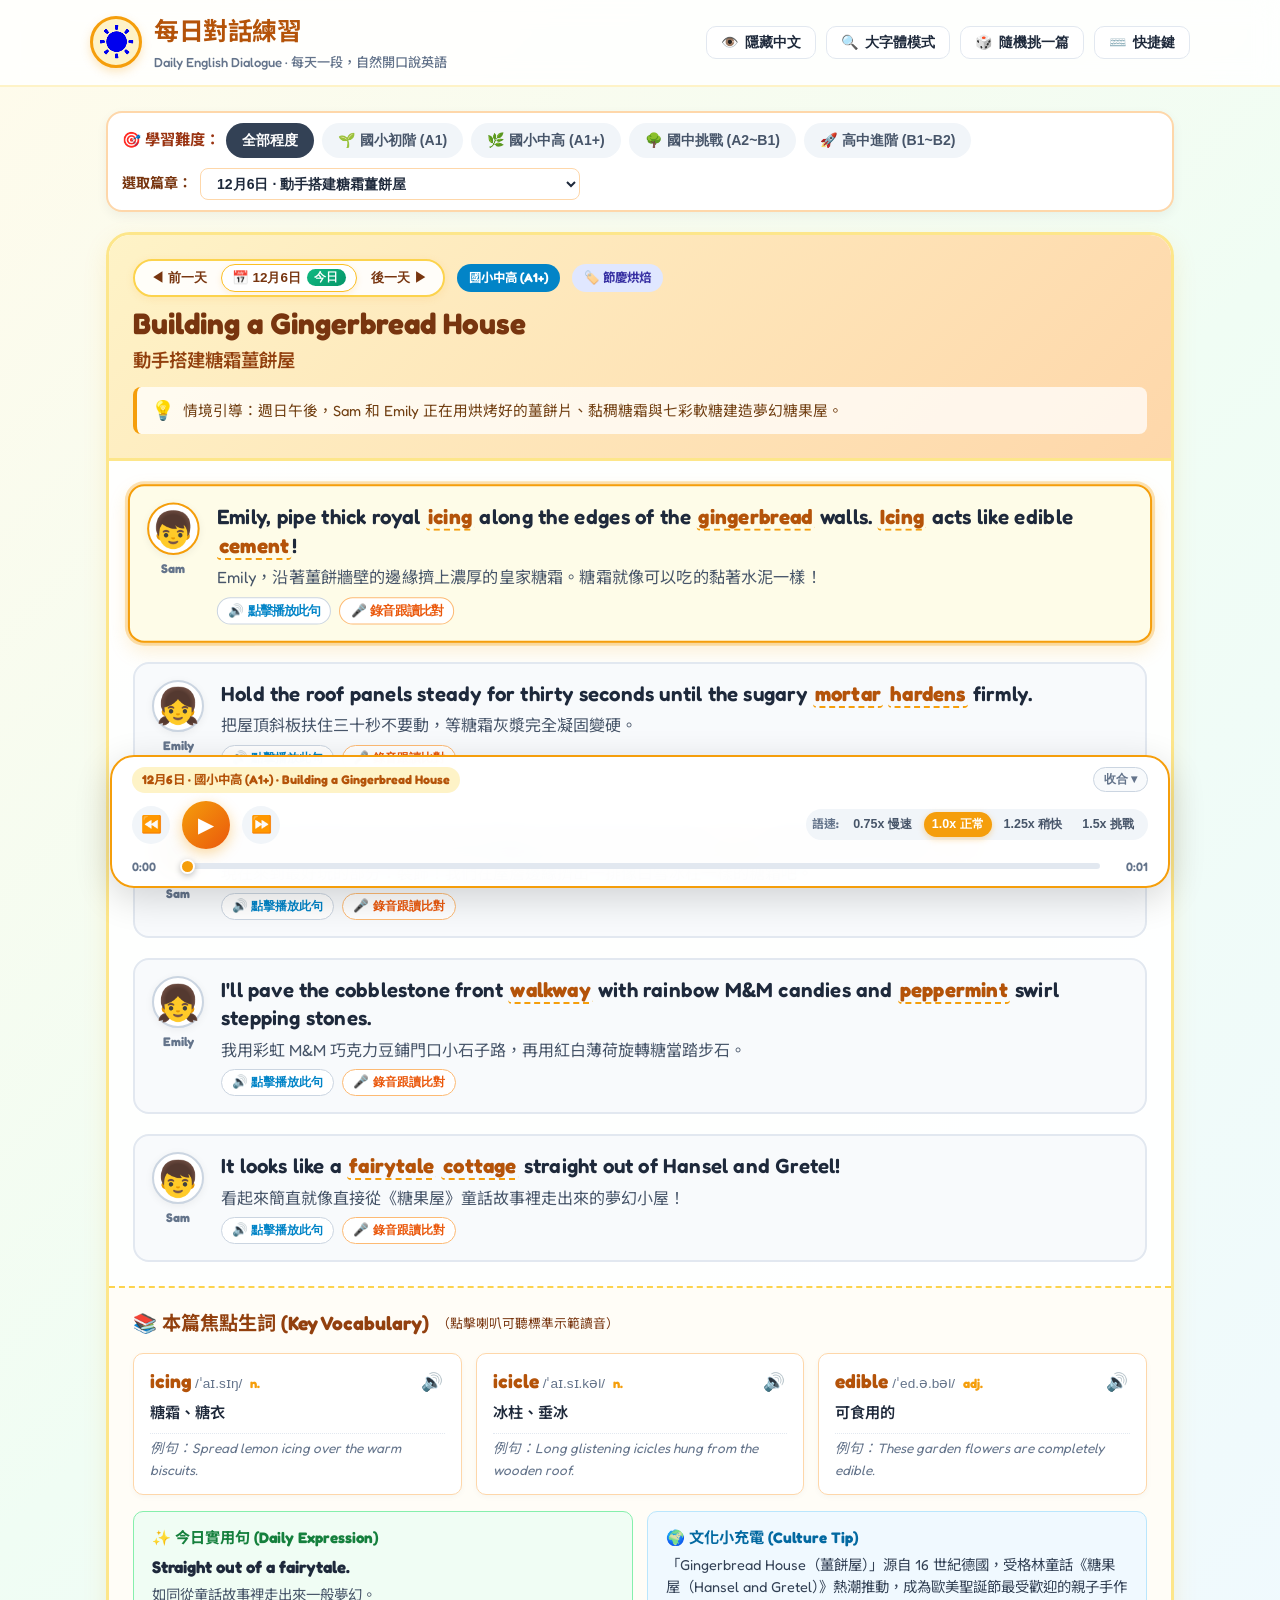
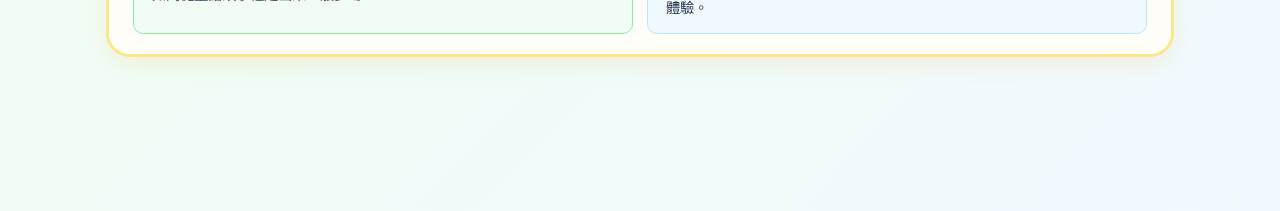
==== commit bc29dad6: "fix: 徹底修復下拉選單超長文本撐爆手機寬度之問題，嚴格限制 max-width 並簡化選項格式" ====
--- a/index.html
+++ b/index.html
@@ -55,9 +55,9 @@
         </div>
       </div>
 
-      <div style="display: flex; align-items: center; gap: 8px;">
-        <label for="dialogue-select-dropdown" style="font-size: 0.88rem; font-weight: 700; color: #78350f;">選取篇章：</label>
-        <select id="dialogue-select-dropdown" style="padding: 6px 12px; border-radius: 8px; border: 1.5px solid #fed7aa; background: #fff; font-weight: 600; color: #1e293b; outline: none; cursor: pointer;">
+      <div class="dialogue-select-wrap">
+        <label for="dialogue-select-dropdown" class="dialogue-select-label">選取篇章：</label>
+        <select id="dialogue-select-dropdown" class="dialogue-select-dropdown">
           <!-- JS 動態生成選項 -->
         </select>
       </div>
--- a/css/style.css
+++ b/css/style.css
@@ -31,12 +31,17 @@
   -webkit-tap-highlight-color: transparent;
 }
 
+html, body {
+  overflow-x: hidden;
+  max-width: 100%;
+}
+
 body {
   font-family: 'Fredoka', 'Noto Sans TC', -apple-system, BlinkMacSystemFont, "Segoe UI", Roboto, sans-serif;
   background: var(--bg-gradient);
   color: var(--text-main);
   min-height: 100vh;
-  padding-bottom: 220px; /* 預留底部播放器充足安全高度，避免任何內容被遮擋 */
+  padding-bottom: 130px; /* 預留底部播放器安全高度 */
   line-height: 1.6;
 }
 
@@ -216,6 +221,49 @@
   background: #e11d48;
   color: #fff;
   box-shadow: 0 4px 12px rgba(225, 29, 72, 0.35);
+}
+
+/* 篇章下拉選單專屬樣式 (嚴格限制最大寬度，杜絕手機視窗被撐爆) */
+.dialogue-select-wrap {
+  display: flex;
+  align-items: center;
+  gap: 8px;
+  min-width: 0;
+  max-width: 100%;
+}
+
+.dialogue-select-label {
+  font-size: 0.88rem;
+  font-weight: 700;
+  color: #78350f;
+  white-space: nowrap;
+  flex-shrink: 0;
+}
+
+.dialogue-select-dropdown {
+  padding: 6px 12px;
+  border-radius: 8px;
+  border: 1.5px solid #fed7aa;
+  background: #ffffff;
+  font-weight: 600;
+  font-size: 0.88rem;
+  color: #1e293b;
+  outline: none;
+  cursor: pointer;
+  max-width: 380px;
+  min-width: 0;
+  width: 100%;
+  text-overflow: ellipsis;
+  overflow: hidden;
+  white-space: nowrap;
+  box-sizing: border-box;
+  transition: all 0.2s;
+}
+
+.dialogue-select-dropdown:hover,
+.dialogue-select-dropdown:focus {
+  border-color: #f59e0b;
+  box-shadow: 0 0 0 3px rgba(245, 158, 11, 0.2);
 }
 
 /* 主卡片主體 */
@@ -920,7 +968,17 @@
     gap: 12px;
   }
   .header-tools {
-    justify-content: space-around;
+    display: flex;
+    flex-wrap: wrap;
+    gap: 6px;
+    justify-content: space-between;
+  }
+  .tool-btn {
+    padding: 5px 8px;
+    font-size: 0.78rem;
+    gap: 4px;
+    flex: 1 1 calc(50% - 6px);
+    justify-content: center;
   }
   .date-navigation-header {
     flex-direction: column;
@@ -933,6 +991,53 @@
   .nav-day-btn {
     flex: 1;
     text-align: center;
+  }
+
+  /* 學習難度與篇章下拉選單手機自適應 (避免撐爆畫面) */
+  .level-bar {
+    flex-direction: column;
+    align-items: stretch;
+    gap: 10px;
+    padding: 10px;
+  }
+
+  .level-bar-label {
+    flex-direction: column;
+    align-items: flex-start;
+    width: 100%;
+    gap: 6px;
+  }
+
+  .level-pills {
+    width: 100%;
+    overflow-x: auto;
+    flex-wrap: nowrap;
+    -webkit-overflow-scrolling: touch;
+    padding-bottom: 4px;
+    gap: 6px;
+  }
+
+  .level-pill {
+    padding: 6px 12px;
+    font-size: 0.78rem;
+    white-space: nowrap;
+    flex-shrink: 0;
+  }
+
+  .dialogue-select-wrap {
+    width: 100%;
+    max-width: 100%;
+    min-width: 0;
+    gap: 6px;
+  }
+
+  .dialogue-select-dropdown {
+    width: 100%;
+    max-width: 100%;
+    min-width: 0;
+    flex: 1;
+    font-size: 0.82rem;
+    padding: 6px 8px;
   }
 
   /* 句子滾動安全間距 */
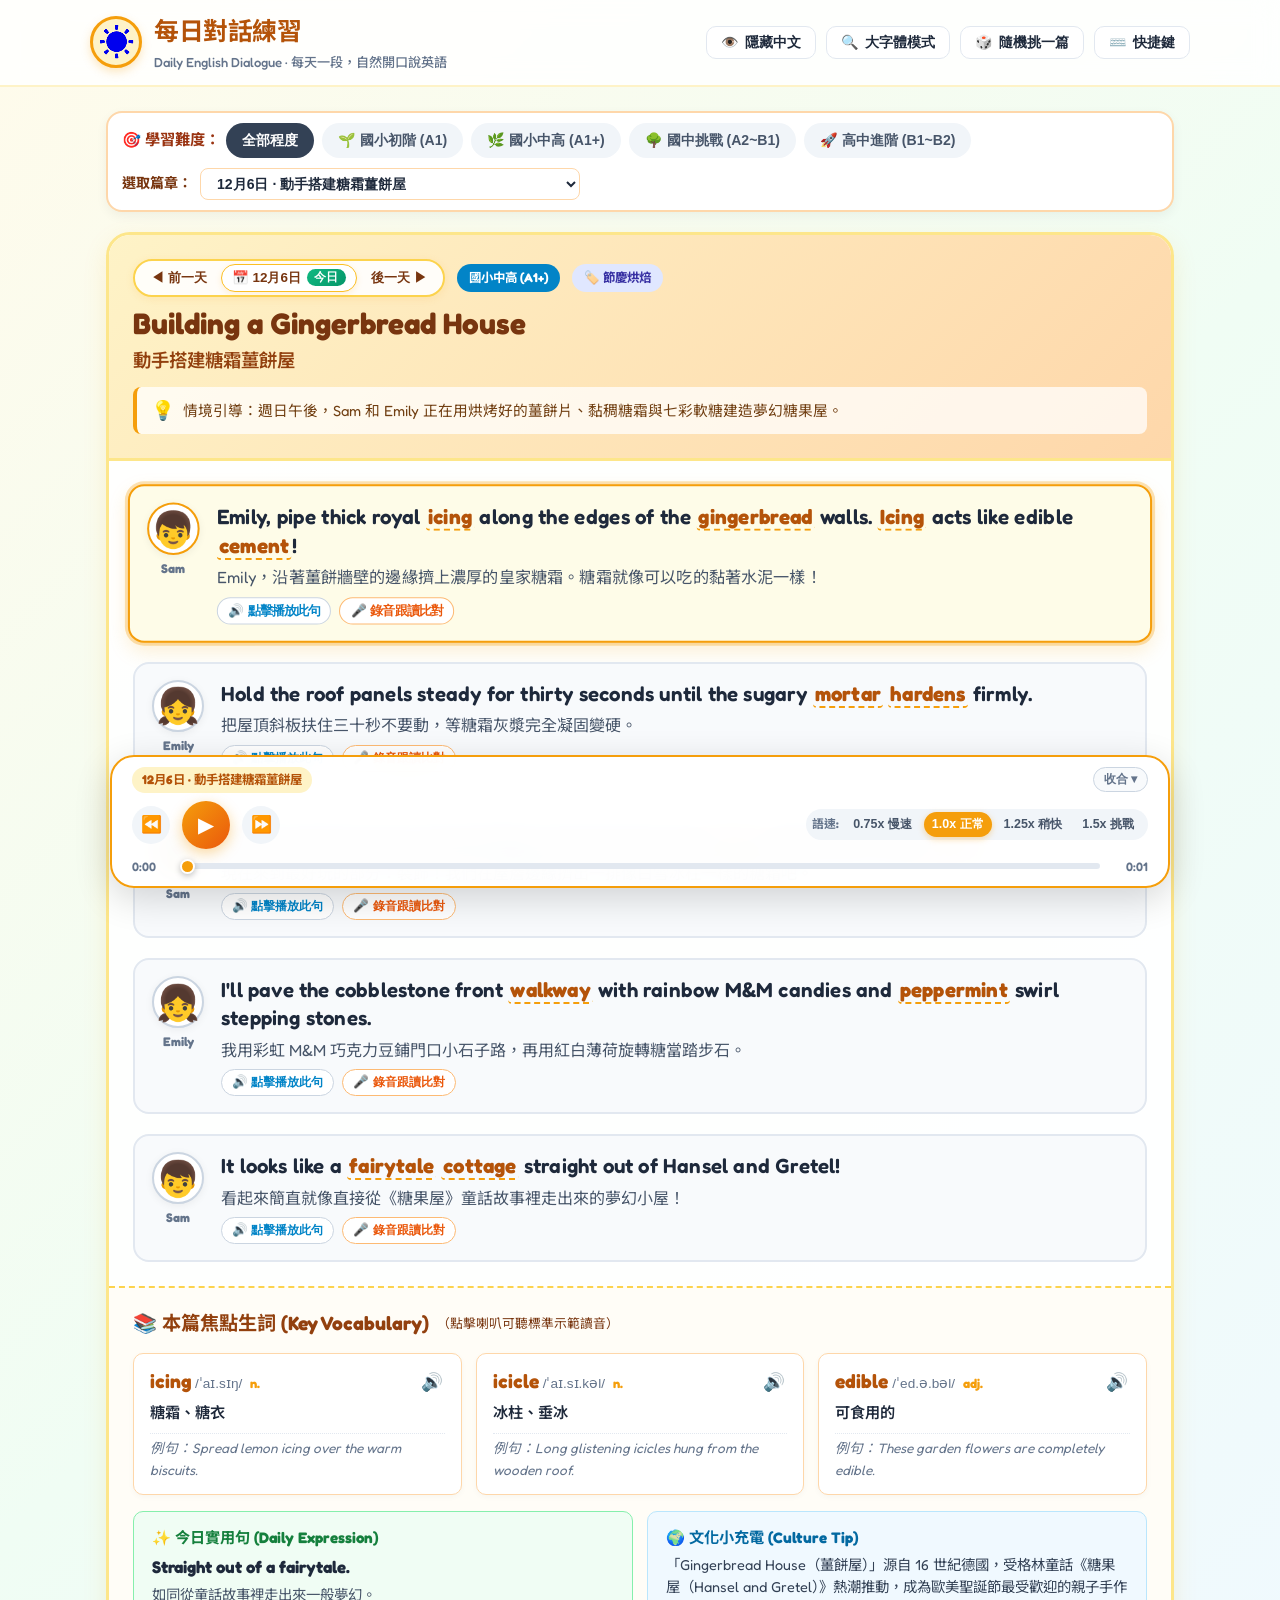
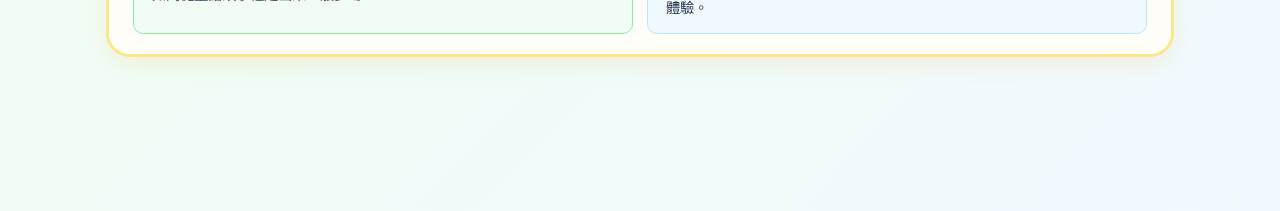
==== commit 53fea647: "feat: 下拉式選單全面精簡為純日期加中文篇名，移除學層與英文，並加入資源防快取版本號" ====
--- a/index.html
+++ b/index.html
@@ -5,7 +5,7 @@
   <meta name="viewport" content="width=device-width, initial-scale=1.0">
   <title>每日對話練習 - Daily English Dialogue | 校園英語聽說練習平台</title>
   <meta name="description" content="專為國小、國中至高中學生設計的每日生活化英語對話練習平台，具備變速朗讀、單句跟讀與錄音自我對照功能。">
-  <link rel="stylesheet" href="css/style.css">
+  <link rel="stylesheet" href="css/style.css?v=20260903v2">
   <link rel="icon" href="data:image/svg+xml,<svg xmlns=%22http://www.w3.org/2000/svg%22 viewBox=%220 0 100 100%22><text y=%22.9em%22 font-size=%2290%22>🌟</text></svg>">
 </head>
 <body>
@@ -254,9 +254,9 @@
     </div>
   </div>
 
-  <!-- 載入核心腳本 -->
-  <script src="js/data.js"></script>
-  <script src="js/player.js"></script>
-  <script src="js/app.js"></script>
+  <!-- 載入核心腳本 (加入版本號防快取) -->
+  <script src="js/data.js?v=20260903v2"></script>
+  <script src="js/player.js?v=20260903v2"></script>
+  <script src="js/app.js?v=20260903v2"></script>
 </body>
 </html>
